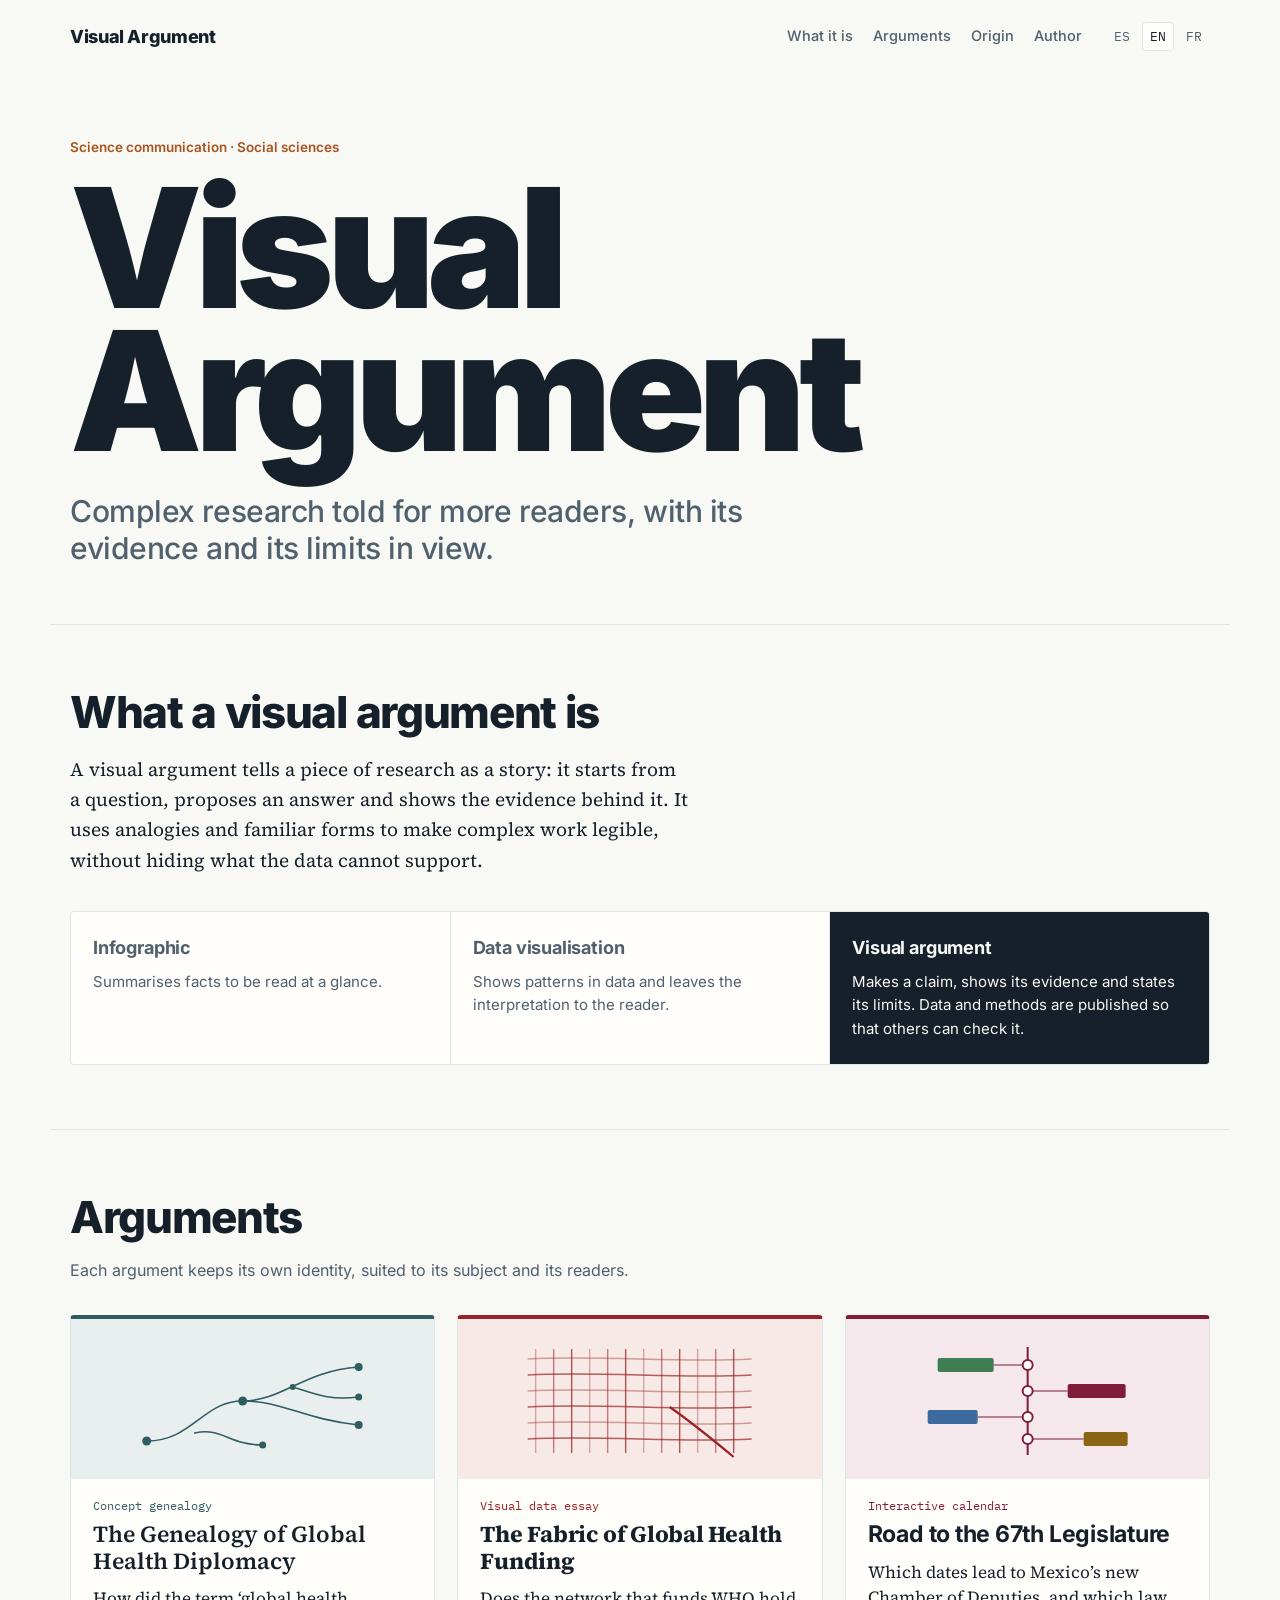
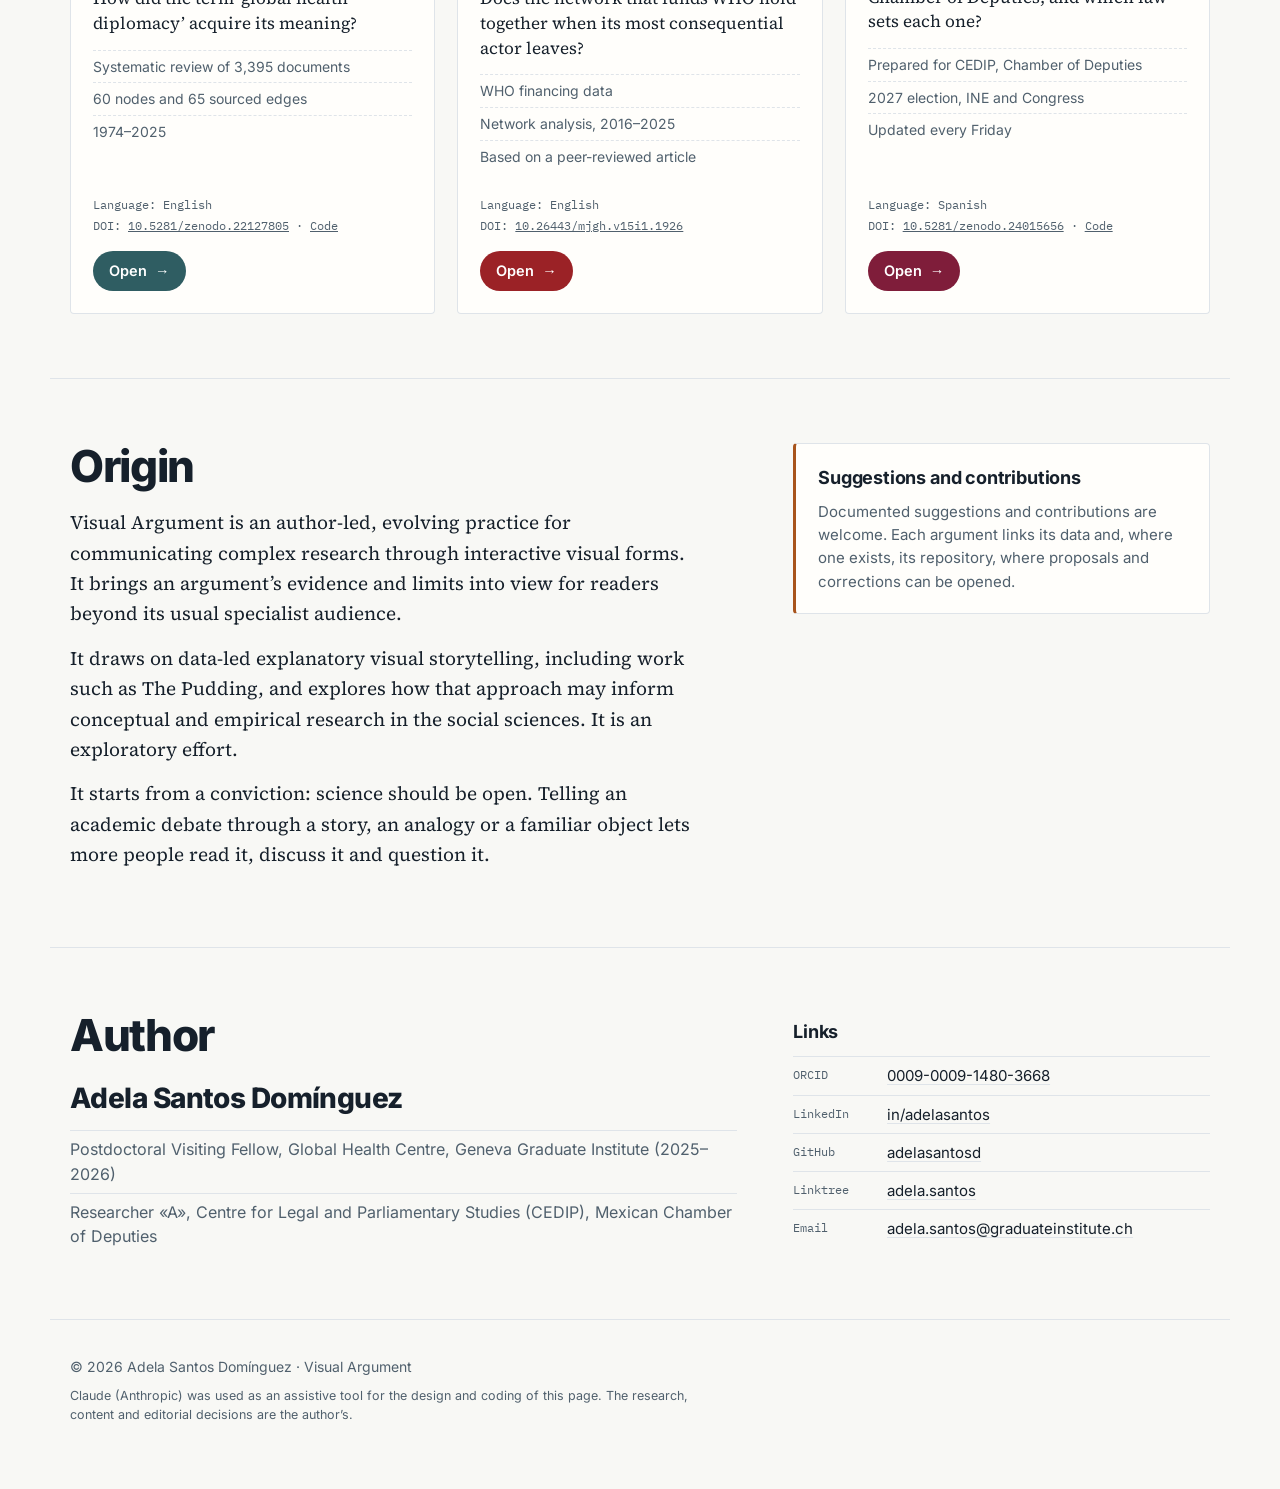
==== en/index.html @ cc2f6c3e "Sitio general de Visual Argument en español, inglés y francés" ====
<!doctype html>
<html lang="en">
<head>
<meta charset="utf-8">
<meta name="viewport" content="width=device-width, initial-scale=1">
<title>Visual Argument</title>
<meta name="description" content="A practice for communicating complex research through interactive visual forms, with its evidence and limits in view.">
<meta name="author" content="Adela Santos Domínguez">
<link rel="canonical" href="https://visualargument.org/en/">
<link rel="alternate" hreflang="es" href="https://visualargument.org/">
<link rel="alternate" hreflang="en" href="https://visualargument.org/en/">
<link rel="alternate" hreflang="fr" href="https://visualargument.org/fr/">
<link rel="alternate" hreflang="x-default" href="https://visualargument.org/">
<meta property="og:title" content="Visual Argument">
<meta property="og:description" content="A practice for communicating complex research through interactive visual forms, with its evidence and limits in view.">
<meta property="og:url" content="https://visualargument.org/en/">
<meta property="og:type" content="website">
<link rel="icon" href="/assets/favicon.svg" type="image/svg+xml">
<link rel="preload" href="/assets/fonts/inter-tight-latin-wght-normal.woff2" as="font" type="font/woff2" crossorigin>
<link rel="stylesheet" href="/assets/site.css">
</head>
<body>
<a class="skip" href="#main">Skip to content</a>
<header class="top wrap">
  <a class="brand" href="/en/">Visual Argument</a>
  <nav class="nav" aria-label="Secciones"><a href="#que">What it is</a><a href="#argumentos">Arguments</a><a href="#origen">Origin</a><a href="#autora">Author</a></nav>
  <nav class="langs" aria-label="Idioma / Language / Langue"><a href="/" lang="es" hreflang="es">ES</a> <a href="/en/" lang="en" hreflang="en" aria-current="true">EN</a> <a href="/fr/" lang="fr" hreflang="fr">FR</a></nav>
</header>

<main id="main">
<section class="hero wrap">
  <p class="kicker">Science communication · Social sciences</p>
  <h1>Visual<br>Argument</h1>
  <p class="lede">Complex research told for more readers, with its evidence and its limits in view.</p>
</section>

<section class="wrap block" id="que" aria-labelledby="que-h">
  <h2 id="que-h">What a visual argument is</h2>
  <p class="body-serif">A visual argument tells a piece of research as a story: it starts from a question, proposes an answer and shows the evidence behind it. It uses analogies and familiar forms to make complex work legible, without hiding what the data cannot support.</p>
  <div class="cmp"><div class="cmp-item"><h3>Infographic</h3><p>Summarises facts to be read at a glance.</p></div><div class="cmp-item"><h3>Data visualisation</h3><p>Shows patterns in data and leaves the interpretation to the reader.</p></div><div class="cmp-item is-va"><h3>Visual argument</h3><p>Makes a claim, shows its evidence and states its limits. Data and methods are published so that others can check it.</p></div></div>
</section>

<section class="wrap block" id="argumentos" aria-labelledby="arg-h">
  <h2 id="arg-h">Arguments</h2>
  <p class="sub">Each argument keeps its own identity, suited to its subject and its readers.</p>
  <div class="args">
    <article class="arg arg-ghd" style="--accent:#2f5d62;--tint:#e8efee">
      <a class="arg-link" href="https://globalhealthdiplomacy.visualargument.org/" lang="en">
        <div class="motif"><svg viewBox="0 0 240 120" aria-hidden="true"><g fill="none" stroke="currentColor" stroke-width="1.6" stroke-linecap="round"><path d="M14 100 C60 100 70 60 110 60 S170 30 226 26"/><path d="M110 60 C150 60 170 78 226 84"/><path d="M62 92 C90 86 96 104 130 104"/><path d="M160 46 C180 52 196 60 226 56"/></g><g fill="currentColor"><circle cx="14" cy="100" r="4.5"/><circle cx="110" cy="60" r="4.5"/><circle cx="226" cy="26" r="4"/><circle cx="226" cy="84" r="4"/><circle cx="130" cy="104" r="3.5"/><circle cx="226" cy="56" r="3.5"/><circle cx="160" cy="46" r="3"/></g></svg></div>
        <p class="arg-kind">Concept genealogy</p>
        <h3 class="arg-title">The Genealogy of Global Health Diplomacy</h3>
      </a>
      <p class="arg-q">How did the term ‘global health diplomacy’ acquire its meaning?</p>
      <ul class="arg-facts"><li>Systematic review of 3,395 documents</li><li>60 nodes and 65 sourced edges</li><li>1974–2025</li></ul>
      <p class="arg-meta"><span>Language: English</span><span>DOI: <a href="https://doi.org/10.5281/zenodo.22127805" target="_blank" rel="noopener">10.5281/zenodo.22127805</a> · <a href="https://github.com/adelasantosd/global-health-diplomacy-concept_genealogy" target="_blank" rel="noopener">Code</a></span></p>
      <a class="arg-open" href="https://globalhealthdiplomacy.visualargument.org/">Open <span aria-hidden="true">→</span></a>
    </article>
    <article class="arg arg-fabric" style="--accent:#9b2226;--tint:#f6e9e6">
      <a class="arg-link" href="https://fabric.visualargument.org/" lang="en">
        <div class="motif"><svg viewBox="0 0 240 120" aria-hidden="true"><g stroke="currentColor" stroke-width="1.4" fill="none"><path d="M16 8 L16 112" opacity="0.35"/><path d="M34 8 L34 112" opacity="0.55"/><path d="M52 8 L52 112" opacity="0.75"/><path d="M70 8 L70 112" opacity="0.35"/><path d="M88 8 L88 112" opacity="0.55"/><path d="M106 8 L106 112" opacity="0.75"/><path d="M124 8 L124 112" opacity="0.35"/><path d="M142 8 L142 112" opacity="0.55"/><path d="M160 8 L160 112" opacity="0.75"/><path d="M178 8 L178 112" opacity="0.35"/><path d="M196 8 L196 112" opacity="0.55"/><path d="M214 8 L214 112" opacity="0.75"/><path d="M8 18 C80 14 160 22 232 18" opacity="0.40"/><path d="M8 34 C80 30 160 38 232 34" opacity="0.70"/><path d="M8 50 C80 46 160 54 232 50" opacity="0.40"/><path d="M8 66 C80 62 160 70 232 66" opacity="0.70"/><path d="M8 82 C80 78 160 86 232 82" opacity="0.40"/><path d="M8 98 C80 94 160 102 232 98" opacity="0.70"/><path d="M150 66 C170 80 190 96 214 116" stroke-width="2.2"/></g></svg></div>
        <p class="arg-kind">Visual data essay</p>
        <h3 class="arg-title">The Fabric of Global Health Funding</h3>
      </a>
      <p class="arg-q">Does the network that funds WHO hold together when its most consequential actor leaves?</p>
      <ul class="arg-facts"><li>WHO financing data</li><li>Network analysis, 2016–2025</li><li>Based on a peer-reviewed article</li></ul>
      <p class="arg-meta"><span>Language: English</span><span>DOI: <a href="https://doi.org/10.26443/mjgh.v15i1.1926" target="_blank" rel="noopener">10.26443/mjgh.v15i1.1926</a></span></p>
      <a class="arg-open" href="https://fabric.visualargument.org/">Open <span aria-hidden="true">→</span></a>
    </article>
    <article class="arg arg-cedip" style="--accent:#7f1d3a;--tint:#f4e8ec">
      <a class="arg-link" href="https://cedip-calendario26.visualargument.org/" lang="es">
        <div class="motif"><svg viewBox="0 0 240 120" aria-hidden="true"><path d="M120 6 V114" stroke="currentColor" stroke-width="2"/><g stroke="currentColor" stroke-width="1.2"><path d="M120 24 H86"/><path d="M120 50 H160"/><path d="M120 76 H70"/><path d="M120 98 H176"/></g><g><rect x="30" y="17" width="56" height="14" rx="2" fill="#3f7d54"/><rect x="160" y="43" width="58" height="14" rx="2" fill="#7f1d3a"/><rect x="20" y="69" width="50" height="14" rx="2" fill="#3d6b9e"/><rect x="176" y="91" width="44" height="14" rx="2" fill="#8a6413"/></g><g fill="#fffefb" stroke="currentColor" stroke-width="2"><circle cx="120" cy="24" r="5"/><circle cx="120" cy="50" r="5"/><circle cx="120" cy="76" r="5"/><circle cx="120" cy="98" r="5"/></g></svg></div>
        <p class="arg-kind">Interactive calendar</p>
        <h3 class="arg-title">Road to the 67th Legislature</h3>
      </a>
      <p class="arg-q">Which dates lead to Mexico’s new Chamber of Deputies, and which law sets each one?</p>
      <ul class="arg-facts"><li>Prepared for CEDIP, Chamber of Deputies</li><li>2027 election, INE and Congress</li><li>Updated every Friday</li></ul>
      <p class="arg-meta"><span>Language: Spanish</span><span>DOI: <a href="https://doi.org/10.5281/zenodo.24015656" target="_blank" rel="noopener">10.5281/zenodo.24015656</a> · <a href="https://github.com/adelasantosd/cedip_calendario-electoral26" target="_blank" rel="noopener">Code</a></span></p>
      <a class="arg-open" href="https://cedip-calendario26.visualargument.org/">Open <span aria-hidden="true">→</span></a>
    </article>
  </div>
</section>

<section class="wrap block two" id="origen" aria-labelledby="orig-h">
  <div>
    <h2 id="orig-h">Origin</h2>
    <div class="body-serif"><p>Visual Argument is an author-led, evolving practice for communicating complex research through interactive visual forms. It brings an argument’s evidence and limits into view for readers beyond its usual specialist audience.</p><p>It draws on data-led explanatory visual storytelling, including work such as The Pudding, and explores how that approach may inform conceptual and empirical research in the social sciences. It is an exploratory effort.</p><p>It starts from a conviction: science should be open. Telling an academic debate through a story, an analogy or a familiar object lets more people read it, discuss it and question it.</p></div>
  </div>
  <aside class="note">
    <h3>Suggestions and contributions</h3>
    <p>Documented suggestions and contributions are welcome. Each argument links its data and, where one exists, its repository, where proposals and corrections can be opened.</p>
  </aside>
</section>

<section class="wrap block two" id="autora" aria-labelledby="about-h">
  <div>
    <h2 id="about-h">Author</h2>
    <p class="person">Adela Santos Domínguez</p>
    <ul class="roles"><li>Postdoctoral Visiting Fellow, Global Health Centre, Geneva Graduate Institute (2025–2026)</li><li>Researcher «A», Centre for Legal and Parliamentary Studies (CEDIP), Mexican Chamber of Deputies</li></ul>
  </div>
  <div>
    <h3 class="links-h">Links</h3>
    <ul class="links">
      <li><span>ORCID</span><a href="https://orcid.org/0009-0009-1480-3668" rel="me noopener" target="_blank">0009-0009-1480-3668</a></li>
      <li><span>LinkedIn</span><a href="https://www.linkedin.com/in/adelasantos" rel="me noopener" target="_blank">in/adelasantos</a></li>
      <li><span>GitHub</span><a href="https://github.com/adelasantosd" rel="me noopener" target="_blank">adelasantosd</a></li>
      <li><span>Linktree</span><a href="https://linktr.ee/adela.santos" rel="me noopener" target="_blank">adela.santos</a></li>
      <li><span>Email</span><a href="mailto:adela.santos@graduateinstitute.ch">adela.santos@graduateinstitute.ch</a></li>
    </ul>
  </div>
</section>
</main>

<footer class="foot wrap">
  <p>© 2026 Adela Santos Domínguez · Visual Argument</p>
  <p class="ai">Claude (Anthropic) was used as an assistive tool for the design and coding of this page. The research, content and editorial decisions are the author’s.</p>
</footer>
</body>
</html>
---- assets/site.css ----
/* Visual Argument: identidad común de la serie. Tipografías alojadas en el sitio (SIL OFL 1.1, ver fonts/OFL.txt) */
@font-face{font-family:"Inter Tight";src:url(fonts/inter-tight-latin-wght-normal.woff2) format("woff2");font-weight:100 900;font-display:swap}
@font-face{font-family:"Inter";src:url(fonts/inter-latin-wght-normal.woff2) format("woff2");font-weight:100 900;font-display:swap}
@font-face{font-family:"Source Serif 4";src:url(fonts/source-serif-4-latin-wght-normal.woff2) format("woff2");font-weight:200 900;font-display:swap}
@font-face{font-family:"IBM Plex Mono";src:url(fonts/ibm-plex-mono-latin-400-normal.woff2) format("woff2");font-weight:400;font-display:swap}

:root{
  --bg:#f8f8f5; --surface:#fffefb; --ink:#16202b; --muted:#50606d; --line:#dfe4e9; --accent:#a8541c;
  --f-display:"Inter Tight","Inter","Helvetica Neue",Arial,sans-serif;
  --f-body:"Inter","Helvetica Neue","Segoe UI",Arial,sans-serif;
  --f-serif:"Source Serif 4",Georgia,serif;
  --f-mono:"IBM Plex Mono",Menlo,Consolas,monospace;
  --ease:cubic-bezier(.2,.7,.2,1);
  color-scheme:light;
}
*{box-sizing:border-box}
html{-webkit-text-size-adjust:100%;text-size-adjust:100%;scroll-behavior:smooth;scroll-padding-top:24px}
body{margin:0;background:var(--bg);color:var(--ink);font-family:var(--f-body);font-size:16px;line-height:1.55;-webkit-font-smoothing:antialiased}
a{color:inherit}
:focus-visible{outline:2px solid var(--ink);outline-offset:3px;border-radius:3px}
.wrap{max-width:1180px;margin:0 auto;padding-left:max(20px,env(safe-area-inset-left));padding-right:max(20px,env(safe-area-inset-right))}
.skip{position:absolute;left:-999px;top:8px;background:var(--ink);color:var(--bg);padding:8px 12px;border-radius:4px;z-index:9}
.skip:focus{left:12px}

/* Encabezado */
.top{display:flex;align-items:center;gap:24px;padding-block:22px;flex-wrap:wrap}
.brand{font-family:var(--f-display);font-weight:800;font-size:18px;letter-spacing:-.02em;text-decoration:none}
.nav{display:flex;gap:20px;margin-left:auto;font-size:14.5px;font-weight:500}
.nav a,.langs a{text-decoration:none;color:var(--muted);transition:color .2s}
.nav a:hover,.langs a:hover{color:var(--ink)}
.langs{display:flex;gap:4px;font-family:var(--f-mono);font-size:12.5px}
.langs a{padding:4px 7px;border-radius:4px;border:1px solid transparent}
.langs a[aria-current]{color:var(--ink);border-color:var(--line);background:var(--surface)}

/* Portada */
.hero{padding-block:64px 56px;border-bottom:1px solid var(--line)}
.kicker{font-size:13.5px;font-weight:600;color:var(--accent);margin:0 0 18px}
h1{font-family:var(--f-display);font-weight:900;font-size:clamp(64px,13vw,168px);line-height:.86;letter-spacing:-.045em;margin:0 0 30px}
.lede{font-family:var(--f-display);font-weight:500;font-size:clamp(21px,2.6vw,30px);line-height:1.25;letter-spacing:-.015em;color:var(--muted);max-width:26em;margin:0}

/* Bloques */
.block{padding-block:64px;border-bottom:1px solid var(--line)}
h2{font-family:var(--f-display);font-weight:800;font-size:clamp(30px,4vw,44px);letter-spacing:-.03em;line-height:1.05;margin:0 0 18px}
h3{font-family:var(--f-display);font-weight:700;letter-spacing:-.01em}
.sub{color:var(--muted);margin:0 0 32px;max-width:60ch}
.body-serif,.body-serif p{font-family:var(--f-serif);font-size:19px;line-height:1.6;max-width:62ch}
.body-serif p{margin:0 0 14px}
.two{display:grid;grid-template-columns:minmax(0,1.6fr) minmax(0,1fr);gap:56px;align-items:start}

/* Comparación */
.cmp{display:grid;grid-template-columns:repeat(3,minmax(0,1fr));gap:1px;background:var(--line);border:1px solid var(--line);border-radius:4px;overflow:hidden;margin-top:36px}
.cmp-item{background:var(--surface);padding:22px 22px 24px}
.cmp-item h3{font-size:18px;margin:0 0 8px;color:var(--muted)}
.cmp-item p{margin:0;color:var(--muted);font-size:15px}
.cmp-item.is-va{background:var(--ink);color:var(--bg)}
.cmp-item.is-va h3,.cmp-item.is-va p{color:var(--bg)}

/* Tarjetas de argumentos: cada una con su color y su motivo */
.args{display:grid;grid-template-columns:repeat(3,minmax(0,1fr));gap:22px}
.arg{background:var(--surface);border:1px solid var(--line);border-top:4px solid var(--accent);border-radius:4px;display:flex;flex-direction:column;overflow:hidden;transition:transform .3s var(--ease),box-shadow .3s var(--ease)}
@media (hover:hover){.arg:hover{transform:translateY(-3px);box-shadow:0 18px 40px -26px color-mix(in oklab,var(--accent) 70%,transparent)}}
.arg-link{text-decoration:none;display:block;padding:0 22px}
.motif{color:var(--accent);background:var(--tint);margin:0 -22px 18px;padding:22px 22px 18px}
.motif svg{display:block;width:100%;height:auto;max-height:120px}
.arg-kind{font-family:var(--f-mono);font-size:12px;color:var(--accent);margin:0 0 6px}
.arg-title{font-size:23px;line-height:1.15;margin:0 0 12px}
.arg-ghd .arg-title{font-family:var(--f-serif);font-weight:600;letter-spacing:0}
.arg-fabric .arg-title{font-family:var(--f-serif);font-style:normal;font-weight:700}
.arg-q{font-family:var(--f-serif);font-size:17px;line-height:1.45;margin:0 22px 14px}
.arg-facts{margin:0 22px 14px;padding:0;list-style:none;font-size:14px;color:var(--muted)}
.arg-facts li{padding:5px 0;border-top:1px dashed var(--line)}
.arg-meta{margin:auto 22px 0;padding-top:10px;display:flex;flex-direction:column;gap:3px;font-family:var(--f-mono);font-size:11.5px;color:var(--muted);overflow-wrap:anywhere}
.arg-meta a{color:var(--muted)}
.arg-open{margin:16px 22px 22px;align-self:flex-start;display:inline-flex;gap:8px;align-items:center;height:40px;padding:0 16px;border-radius:999px;background:var(--accent);color:#fff;text-decoration:none;font-weight:600;font-size:14.5px}
.arg-open:hover{filter:brightness(1.1)}

/* Origen, autora */
.note{background:var(--surface);border:1px solid var(--line);border-left:3px solid var(--accent);border-radius:4px;padding:20px 22px}
.note h3{margin:0 0 8px;font-size:18px}
.note p{margin:0;color:var(--muted);font-size:15px}
.person{font-family:var(--f-display);font-weight:800;font-size:28px;letter-spacing:-.02em;margin:0 0 10px}
.roles{margin:0;padding:0;list-style:none;color:var(--muted)}
.roles li{padding:6px 0;border-top:1px solid var(--line)}
.links-h{font-size:18px;margin:6px 0 10px}
.links{margin:0;padding:0;list-style:none}
.links li{display:grid;grid-template-columns:84px minmax(0,1fr);gap:10px;padding:7px 0;border-top:1px solid var(--line);font-size:15px}
.links span{font-family:var(--f-mono);font-size:12px;color:var(--muted);padding-top:2px}
.links a{overflow-wrap:anywhere;text-decoration-color:var(--line);text-underline-offset:3px}
.links a:hover{text-decoration-color:var(--accent)}

.foot{padding-block:36px 56px;color:var(--muted);font-size:14px}
.foot p{margin:0 0 8px;max-width:80ch}
.foot .ai{font-size:12.5px}

@media (max-width:960px){
  .args{grid-template-columns:minmax(0,1fr) minmax(0,1fr)}
  .two{grid-template-columns:minmax(0,1fr);gap:32px}
}
@media (max-width:680px){
  .nav{display:none}
  .langs{margin-left:auto}
  .hero{padding-block:40px 40px}
  .block{padding-block:44px}
  .cmp,.args{grid-template-columns:minmax(0,1fr)}
  .body-serif,.body-serif p{font-size:18px}
}
@media (prefers-reduced-motion:reduce){*{transition:none!important;scroll-behavior:auto!important}}
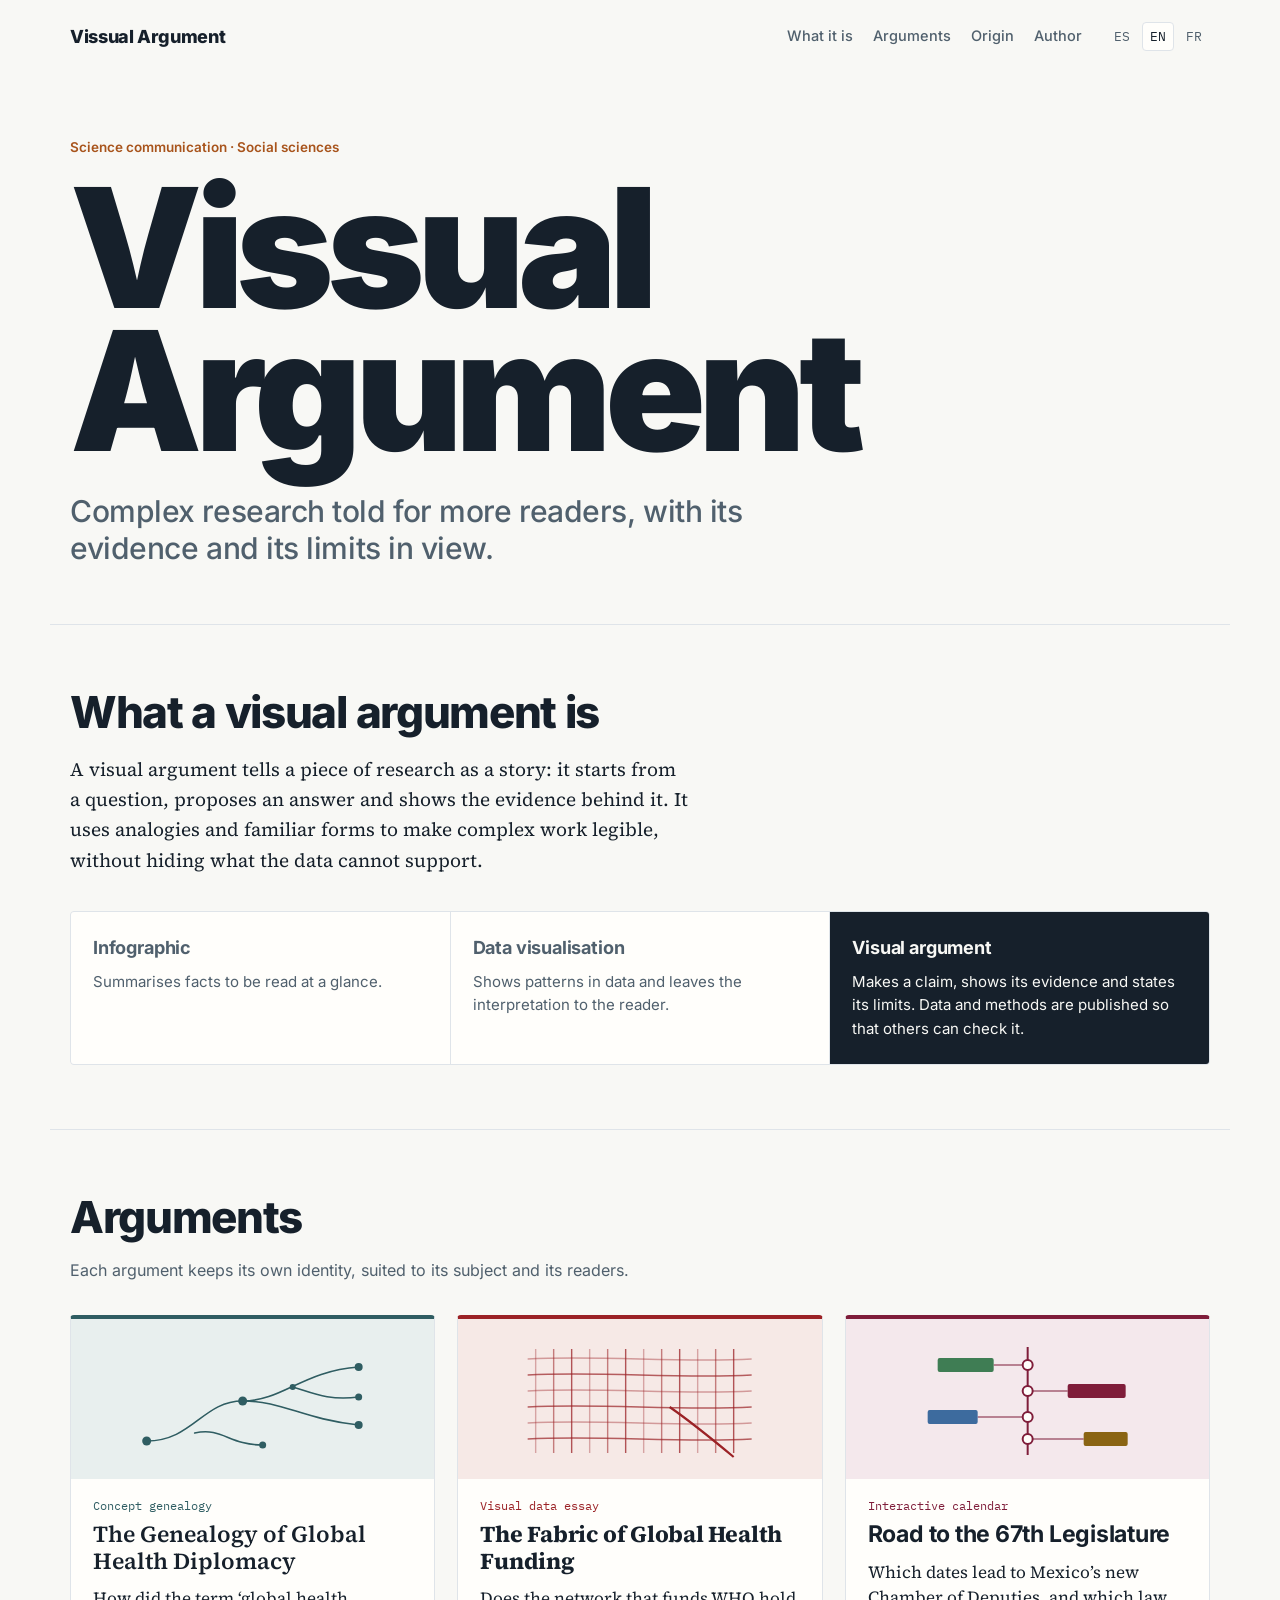
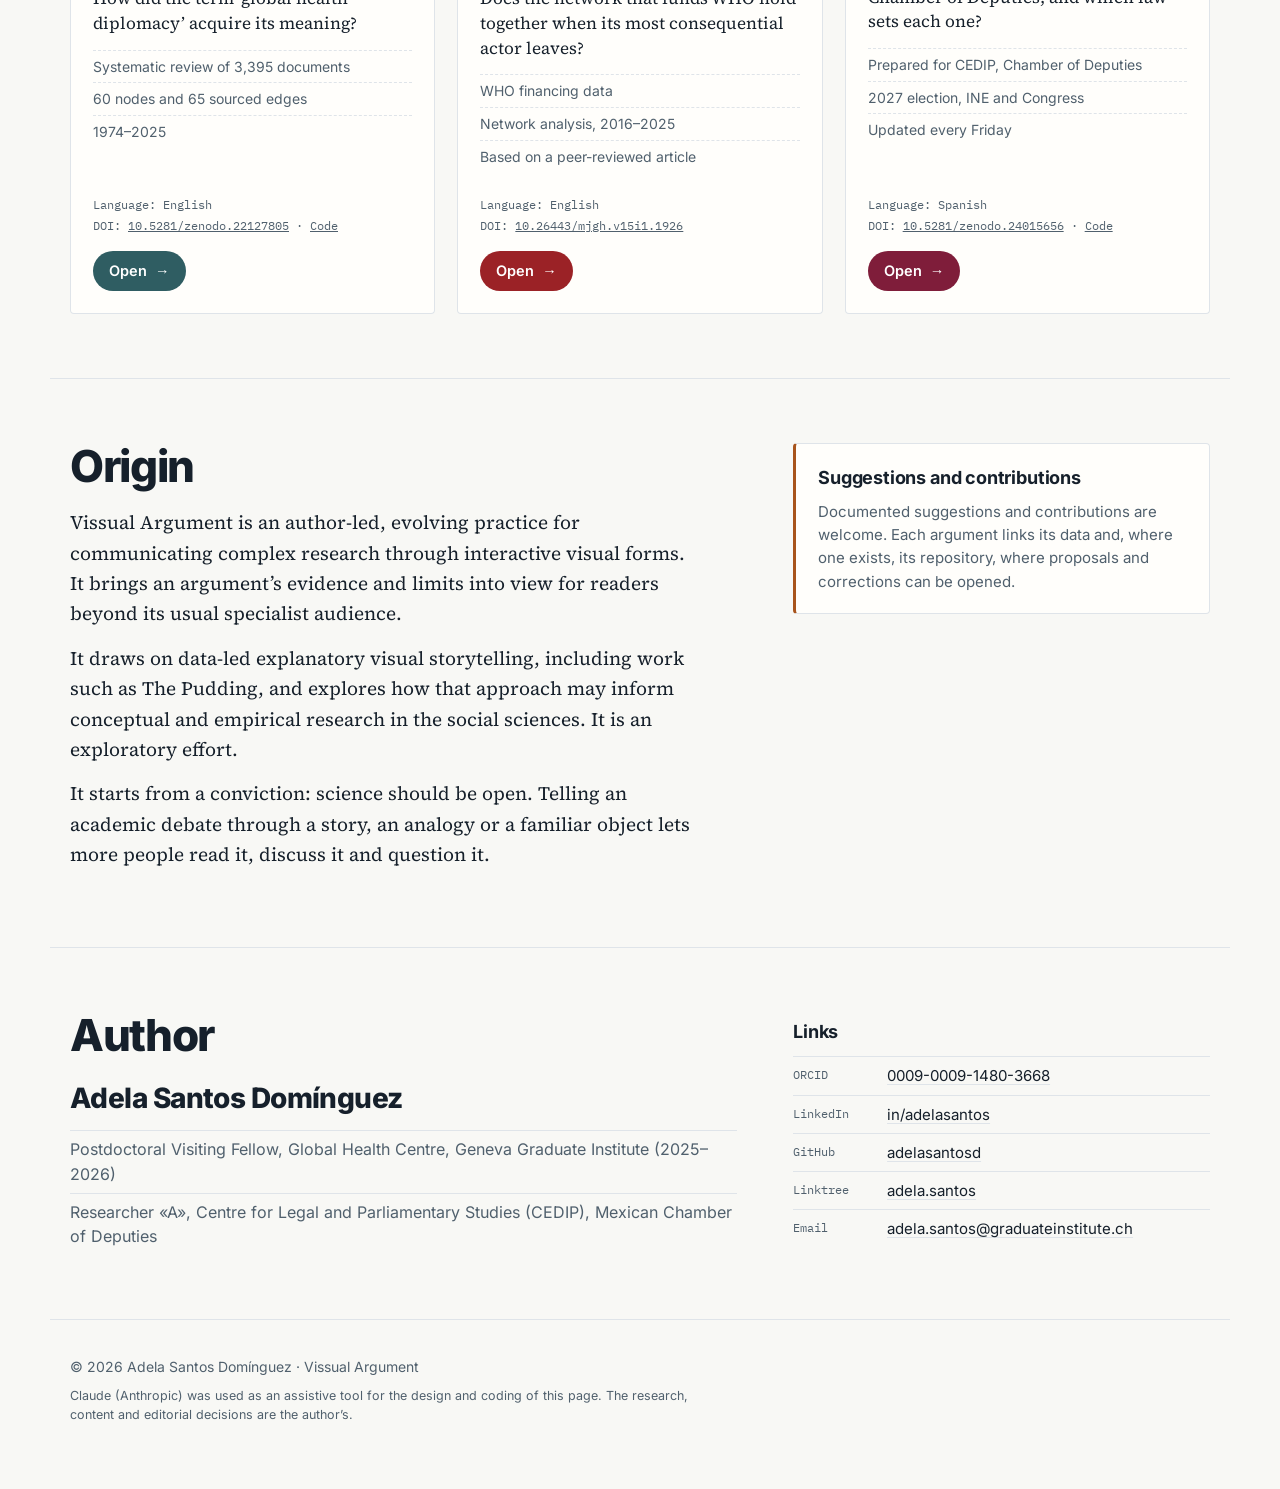
==== commit f7fce5b5: "Nombre de la marca: Vissual Argument" ====
--- a/en/index.html
+++ b/en/index.html
@@ -3,7 +3,7 @@
 <head>
 <meta charset="utf-8">
 <meta name="viewport" content="width=device-width, initial-scale=1">
-<title>Visual Argument</title>
+<title>Vissual Argument</title>
 <meta name="description" content="A practice for communicating complex research through interactive visual forms, with its evidence and limits in view.">
 <meta name="author" content="Adela Santos Domínguez">
 <link rel="canonical" href="https://visualargument.org/en/">
@@ -11,7 +11,7 @@
 <link rel="alternate" hreflang="en" href="https://visualargument.org/en/">
 <link rel="alternate" hreflang="fr" href="https://visualargument.org/fr/">
 <link rel="alternate" hreflang="x-default" href="https://visualargument.org/">
-<meta property="og:title" content="Visual Argument">
+<meta property="og:title" content="Vissual Argument">
 <meta property="og:description" content="A practice for communicating complex research through interactive visual forms, with its evidence and limits in view.">
 <meta property="og:url" content="https://visualargument.org/en/">
 <meta property="og:type" content="website">
@@ -22,7 +22,7 @@
 <body>
 <a class="skip" href="#main">Skip to content</a>
 <header class="top wrap">
-  <a class="brand" href="/en/">Visual Argument</a>
+  <a class="brand" href="/en/">Vissual Argument</a>
   <nav class="nav" aria-label="Secciones"><a href="#que">What it is</a><a href="#argumentos">Arguments</a><a href="#origen">Origin</a><a href="#autora">Author</a></nav>
   <nav class="langs" aria-label="Idioma / Language / Langue"><a href="/" lang="es" hreflang="es">ES</a> <a href="/en/" lang="en" hreflang="en" aria-current="true">EN</a> <a href="/fr/" lang="fr" hreflang="fr">FR</a></nav>
 </header>
@@ -30,7 +30,7 @@
 <main id="main">
 <section class="hero wrap">
   <p class="kicker">Science communication · Social sciences</p>
-  <h1>Visual<br>Argument</h1>
+  <h1>Vissual<br>Argument</h1>
   <p class="lede">Complex research told for more readers, with its evidence and its limits in view.</p>
 </section>
 
@@ -83,7 +83,7 @@
 <section class="wrap block two" id="origen" aria-labelledby="orig-h">
   <div>
     <h2 id="orig-h">Origin</h2>
-    <div class="body-serif"><p>Visual Argument is an author-led, evolving practice for communicating complex research through interactive visual forms. It brings an argument’s evidence and limits into view for readers beyond its usual specialist audience.</p><p>It draws on data-led explanatory visual storytelling, including work such as The Pudding, and explores how that approach may inform conceptual and empirical research in the social sciences. It is an exploratory effort.</p><p>It starts from a conviction: science should be open. Telling an academic debate through a story, an analogy or a familiar object lets more people read it, discuss it and question it.</p></div>
+    <div class="body-serif"><p>Vissual Argument is an author-led, evolving practice for communicating complex research through interactive visual forms. It brings an argument’s evidence and limits into view for readers beyond its usual specialist audience.</p><p>It draws on data-led explanatory visual storytelling, including work such as The Pudding, and explores how that approach may inform conceptual and empirical research in the social sciences. It is an exploratory effort.</p><p>It starts from a conviction: science should be open. Telling an academic debate through a story, an analogy or a familiar object lets more people read it, discuss it and question it.</p></div>
   </div>
   <aside class="note">
     <h3>Suggestions and contributions</h3>
@@ -111,7 +111,7 @@
 </main>
 
 <footer class="foot wrap">
-  <p>© 2026 Adela Santos Domínguez · Visual Argument</p>
+  <p>© 2026 Adela Santos Domínguez · Vissual Argument</p>
   <p class="ai">Claude (Anthropic) was used as an assistive tool for the design and coding of this page. The research, content and editorial decisions are the author’s.</p>
 </footer>
 </body>
--- a/assets/site.css
+++ b/assets/site.css
@@ -1,4 +1,4 @@
-/* Visual Argument: identidad común de la serie. Tipografías alojadas en el sitio (SIL OFL 1.1, ver fonts/OFL.txt) */
+/* Vissual Argument: identidad común de la serie. Tipografías alojadas en el sitio (SIL OFL 1.1, ver fonts/OFL.txt) */
 @font-face{font-family:"Inter Tight";src:url(fonts/inter-tight-latin-wght-normal.woff2) format("woff2");font-weight:100 900;font-display:swap}
 @font-face{font-family:"Inter";src:url(fonts/inter-latin-wght-normal.woff2) format("woff2");font-weight:100 900;font-display:swap}
 @font-face{font-family:"Source Serif 4";src:url(fonts/source-serif-4-latin-wght-normal.woff2) format("woff2");font-weight:200 900;font-display:swap}
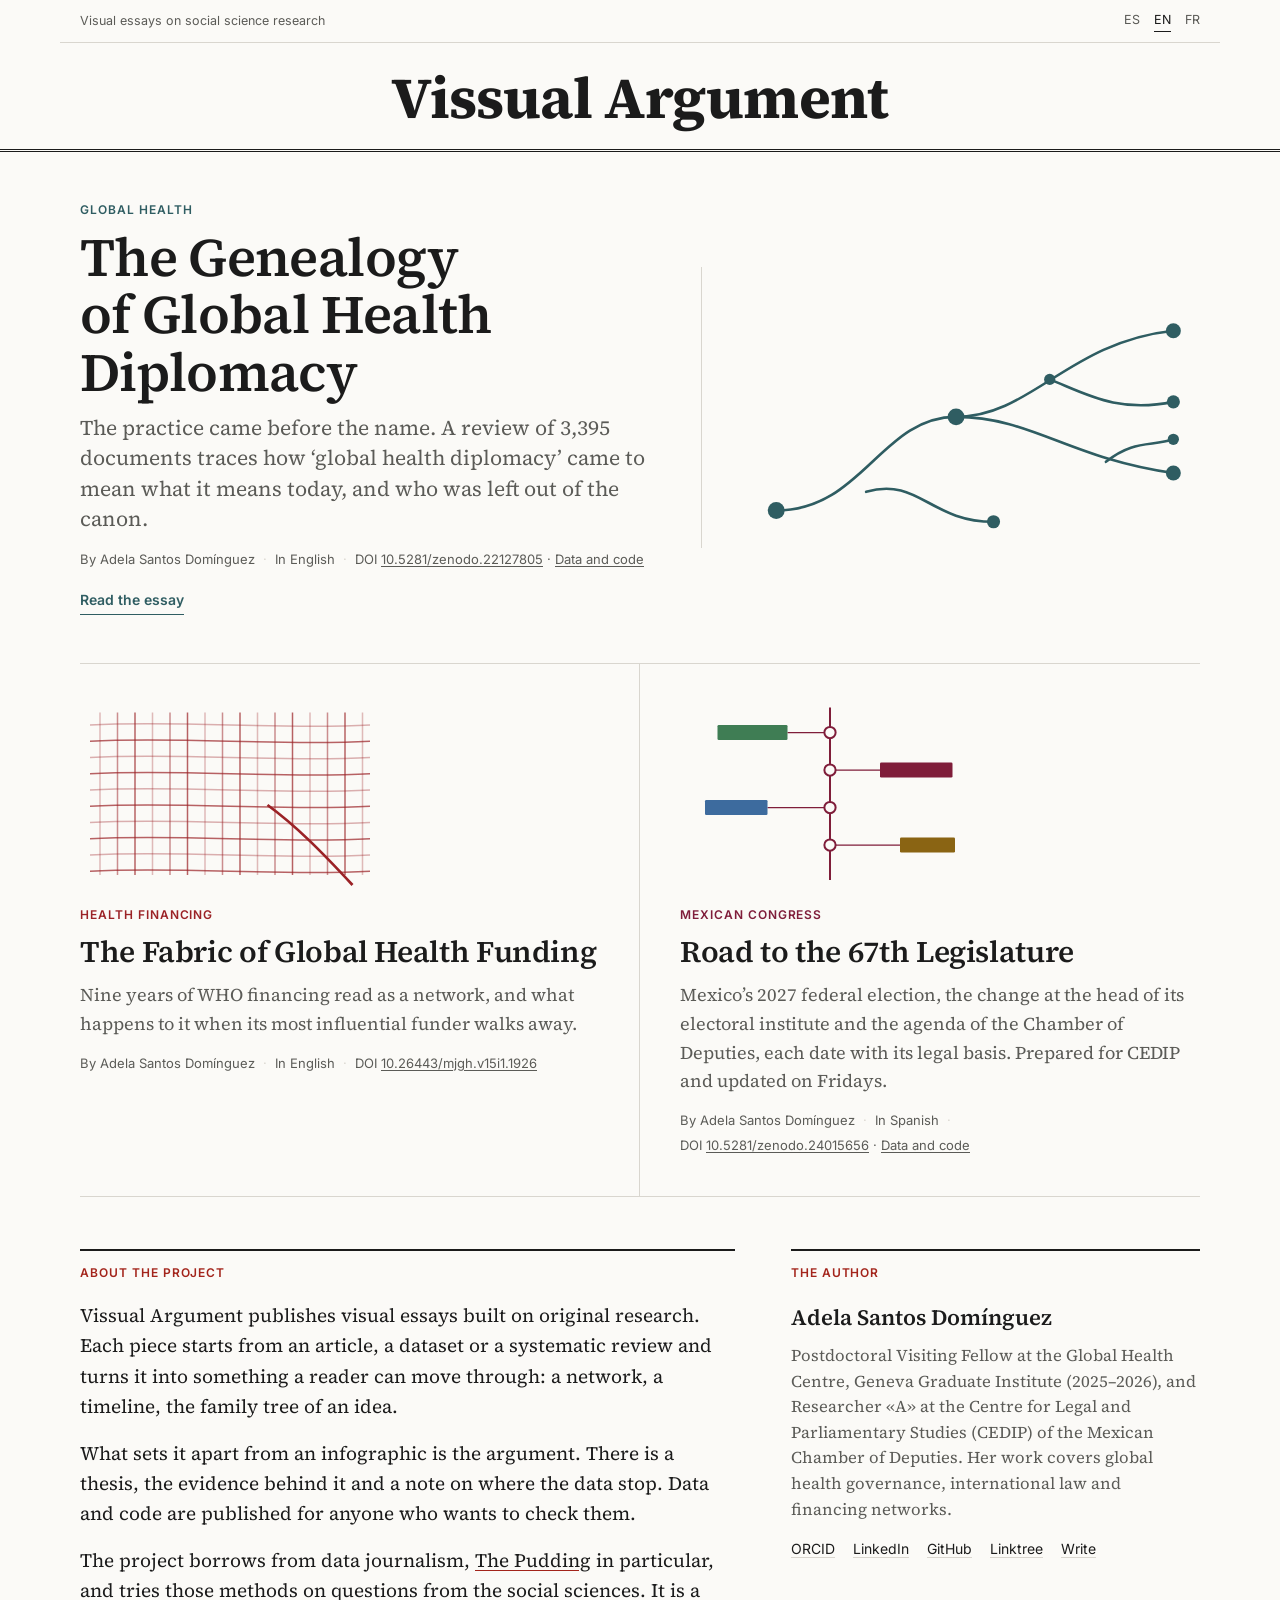
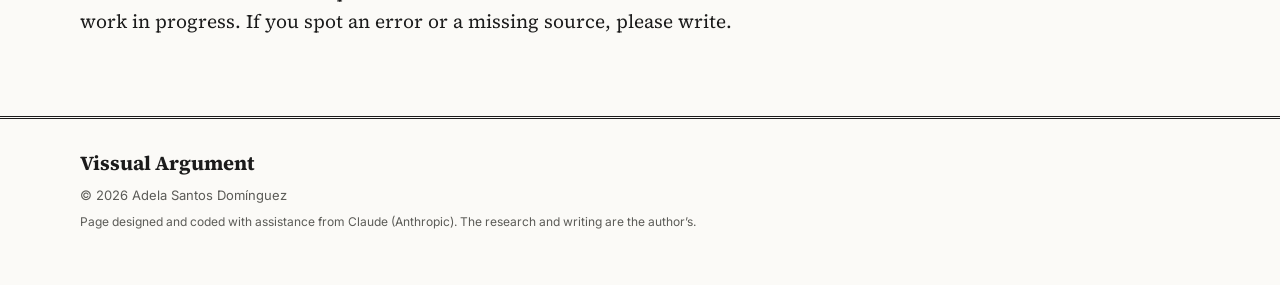
==== commit f27cd63e: "Diseño editorial: cabecera en serif, pieza principal, textos reescritos y enlace a The Pudding" ====
--- a/en/index.html
+++ b/en/index.html
@@ -3,8 +3,8 @@
 <head>
 <meta charset="utf-8">
 <meta name="viewport" content="width=device-width, initial-scale=1">
-<title>Vissual Argument</title>
-<meta name="description" content="A practice for communicating complex research through interactive visual forms, with its evidence and limits in view.">
+<title>Vissual Argument · Visual essays on social science research</title>
+<meta name="description" content="Visual essays built on original research in global health, governance and parliamentary politics.">
 <meta name="author" content="Adela Santos Domínguez">
 <link rel="canonical" href="https://visualargument.org/en/">
 <link rel="alternate" hreflang="es" href="https://visualargument.org/">
@@ -12,107 +12,83 @@
 <link rel="alternate" hreflang="fr" href="https://visualargument.org/fr/">
 <link rel="alternate" hreflang="x-default" href="https://visualargument.org/">
 <meta property="og:title" content="Vissual Argument">
-<meta property="og:description" content="A practice for communicating complex research through interactive visual forms, with its evidence and limits in view.">
+<meta property="og:description" content="Visual essays built on original research in global health, governance and parliamentary politics.">
 <meta property="og:url" content="https://visualargument.org/en/">
 <meta property="og:type" content="website">
 <link rel="icon" href="/assets/favicon.svg" type="image/svg+xml">
-<link rel="preload" href="/assets/fonts/inter-tight-latin-wght-normal.woff2" as="font" type="font/woff2" crossorigin>
+<link rel="preload" href="/assets/fonts/source-serif-4-latin-wght-normal.woff2" as="font" type="font/woff2" crossorigin>
 <link rel="stylesheet" href="/assets/site.css">
 </head>
 <body>
 <a class="skip" href="#main">Skip to content</a>
-<header class="top wrap">
-  <a class="brand" href="/en/">Vissual Argument</a>
-  <nav class="nav" aria-label="Secciones"><a href="#que">What it is</a><a href="#argumentos">Arguments</a><a href="#origen">Origin</a><a href="#autora">Author</a></nav>
-  <nav class="langs" aria-label="Idioma / Language / Langue"><a href="/" lang="es" hreflang="es">ES</a> <a href="/en/" lang="en" hreflang="en" aria-current="true">EN</a> <a href="/fr/" lang="fr" hreflang="fr">FR</a></nav>
+
+<header class="masthead">
+  <div class="wrap bar">
+    <span class="edition">Visual essays on social science research</span>
+    <nav class="langs" aria-label="Idioma · Language · Langue"><a href="/" lang="es" hreflang="es">ES</a><a href="/en/" lang="en" hreflang="en" aria-current="page">EN</a><a href="/fr/" lang="fr" hreflang="fr">FR</a></nav>
+  </div>
+  <div class="wrap brand-row">
+    <a class="wordmark" href="/en/">Vissual Argument</a>
+  </div>
 </header>
 
-<main id="main">
-<section class="hero wrap">
-  <p class="kicker">Science communication · Social sciences</p>
-  <h1>Vissual<br>Argument</h1>
-  <p class="lede">Complex research told for more readers, with its evidence and its limits in view.</p>
-</section>
+<main id="main" class="wrap">
+  <h1 class="sr-only">Vissual Argument</h1>
+  
+  <article class="lead" style="--accent:#2f5d62">
+    <div class="lead-text">
+      <p class="kicker">Global health</p>
+      <h2 class="headline"><a href="https://globalhealthdiplomacy.visualargument.org/" hreflang="en">The Genealogy of Global Health Diplomacy</a></h2>
+      <p class="dek">The practice came before the name. A review of 3,395 documents traces how ‘global health diplomacy’ came to mean what it means today, and who was left out of the canon.</p>
+      <p class="meta"><span>By Adela Santos Domínguez</span><span>In English</span><span>DOI <a href="https://doi.org/10.5281/zenodo.22127805" target="_blank" rel="noopener">10.5281/zenodo.22127805</a> · <a href="https://github.com/adelasantosd/global-health-diplomacy-concept_genealogy" target="_blank" rel="noopener">Data and code</a></span></p>
+      <a class="read" href="https://globalhealthdiplomacy.visualargument.org/" hreflang="en">Read the essay</a>
+    </div>
+    <a class="lead-art" href="https://globalhealthdiplomacy.visualargument.org/" tabindex="-1" aria-hidden="true"><svg viewBox="0 0 240 150" aria-hidden="true"><g fill="none" stroke="currentColor" stroke-width="1.4" stroke-linecap="round"><path d="M14 130 C60 130 70 80 110 80 S170 40 226 34"/><path d="M110 80 C150 80 170 102 226 110"/><path d="M62 120 C90 112 96 136 130 136"/><path d="M160 60 C180 68 196 78 226 72"/><path d="M190 104 C205 92 214 96 226 92"/></g><g fill="currentColor"><circle cx="14" cy="130" r="4.5"/><circle cx="110" cy="80" r="4.5"/><circle cx="226" cy="34" r="4"/><circle cx="226" cy="110" r="4"/><circle cx="130" cy="136" r="3.5"/><circle cx="226" cy="72" r="3.5"/><circle cx="160" cy="60" r="3"/><circle cx="226" cy="92" r="3"/></g></svg></a>
+  </article>
 
-<section class="wrap block" id="que" aria-labelledby="que-h">
-  <h2 id="que-h">What a visual argument is</h2>
-  <p class="body-serif">A visual argument tells a piece of research as a story: it starts from a question, proposes an answer and shows the evidence behind it. It uses analogies and familiar forms to make complex work legible, without hiding what the data cannot support.</p>
-  <div class="cmp"><div class="cmp-item"><h3>Infographic</h3><p>Summarises facts to be read at a glance.</p></div><div class="cmp-item"><h3>Data visualisation</h3><p>Shows patterns in data and leaves the interpretation to the reader.</p></div><div class="cmp-item is-va"><h3>Visual argument</h3><p>Makes a claim, shows its evidence and states its limits. Data and methods are published so that others can check it.</p></div></div>
-</section>
+  <section class="more" aria-label="Essays">
+    <article class="story" style="--accent:#9b2226">
+      <a class="story-art" href="https://fabric.visualargument.org/" tabindex="-1" aria-hidden="true"><svg viewBox="0 0 240 150" aria-hidden="true"><g stroke="currentColor" stroke-width="1.2" fill="none"><path d="M16 10 L16 140" opacity="0.30"/><path d="M30 10 L30 140" opacity="0.50"/><path d="M44 10 L44 140" opacity="0.70"/><path d="M58 10 L58 140" opacity="0.30"/><path d="M72 10 L72 140" opacity="0.50"/><path d="M86 10 L86 140" opacity="0.70"/><path d="M100 10 L100 140" opacity="0.30"/><path d="M114 10 L114 140" opacity="0.50"/><path d="M128 10 L128 140" opacity="0.70"/><path d="M142 10 L142 140" opacity="0.30"/><path d="M156 10 L156 140" opacity="0.50"/><path d="M170 10 L170 140" opacity="0.70"/><path d="M184 10 L184 140" opacity="0.30"/><path d="M198 10 L198 140" opacity="0.50"/><path d="M212 10 L212 140" opacity="0.70"/><path d="M226 10 L226 140" opacity="0.30"/><path d="M8 20 C80 16 160 24 232 20" opacity="0.35"/><path d="M8 33 C80 29 160 37 232 33" opacity="0.70"/><path d="M8 46 C80 42 160 50 232 46" opacity="0.35"/><path d="M8 59 C80 55 160 63 232 59" opacity="0.70"/><path d="M8 72 C80 68 160 76 232 72" opacity="0.35"/><path d="M8 85 C80 81 160 89 232 85" opacity="0.70"/><path d="M8 98 C80 94 160 102 232 98" opacity="0.35"/><path d="M8 111 C80 107 160 115 232 111" opacity="0.70"/><path d="M8 124 C80 120 160 128 232 124" opacity="0.35"/><path d="M8 137 C80 133 160 141 232 137" opacity="0.70"/><path d="M150 84 C172 100 192 120 218 148" stroke-width="2.2"/></g></svg></a>
+      <p class="kicker">Health financing</p>
+      <h3 class="headline"><a href="https://fabric.visualargument.org/" hreflang="en">The Fabric of Global Health Funding</a></h3>
+      <p class="dek">Nine years of WHO financing read as a network, and what happens to it when its most influential funder walks away.</p>
+      <p class="meta"><span>By Adela Santos Domínguez</span><span>In English</span><span>DOI <a href="https://doi.org/10.26443/mjgh.v15i1.1926" target="_blank" rel="noopener">10.26443/mjgh.v15i1.1926</a></span></p>
+    </article>
+    <article class="story" style="--accent:#7f1d3a">
+      <a class="story-art" href="https://cedip-calendario26.visualargument.org/" tabindex="-1" aria-hidden="true"><svg viewBox="0 0 240 150" aria-hidden="true"><path d="M120 6 V144" stroke="currentColor" stroke-width="1.6"/><g stroke="currentColor" stroke-width="1"><path d="M120 26 H86"/><path d="M120 56 H160"/><path d="M120 86 H70"/><path d="M120 116 H176"/></g><g><rect x="30" y="20" width="56" height="12" rx="1" fill="#3f7d54"/><rect x="160" y="50" width="58" height="12" rx="1" fill="#7f1d3a"/><rect x="20" y="80" width="50" height="12" rx="1" fill="#3d6b9e"/><rect x="176" y="110" width="44" height="12" rx="1" fill="#8a6413"/></g><g fill="#fbfaf7" stroke="currentColor" stroke-width="1.6"><circle cx="120" cy="26" r="4.5"/><circle cx="120" cy="56" r="4.5"/><circle cx="120" cy="86" r="4.5"/><circle cx="120" cy="116" r="4.5"/></g></svg></a>
+      <p class="kicker">Mexican Congress</p>
+      <h3 class="headline"><a href="https://cedip-calendario26.visualargument.org/" hreflang="es">Road to the 67th Legislature</a></h3>
+      <p class="dek">Mexico’s 2027 federal election, the change at the head of its electoral institute and the agenda of the Chamber of Deputies, each date with its legal basis. Prepared for CEDIP and updated on Fridays.</p>
+      <p class="meta"><span>By Adela Santos Domínguez</span><span>In Spanish</span><span>DOI <a href="https://doi.org/10.5281/zenodo.24015656" target="_blank" rel="noopener">10.5281/zenodo.24015656</a> · <a href="https://github.com/adelasantosd/cedip_calendario-electoral26" target="_blank" rel="noopener">Data and code</a></span></p>
+    </article>
+  </section>
 
-<section class="wrap block" id="argumentos" aria-labelledby="arg-h">
-  <h2 id="arg-h">Arguments</h2>
-  <p class="sub">Each argument keeps its own identity, suited to its subject and its readers.</p>
-  <div class="args">
-    <article class="arg arg-ghd" style="--accent:#2f5d62;--tint:#e8efee">
-      <a class="arg-link" href="https://globalhealthdiplomacy.visualargument.org/" lang="en">
-        <div class="motif"><svg viewBox="0 0 240 120" aria-hidden="true"><g fill="none" stroke="currentColor" stroke-width="1.6" stroke-linecap="round"><path d="M14 100 C60 100 70 60 110 60 S170 30 226 26"/><path d="M110 60 C150 60 170 78 226 84"/><path d="M62 92 C90 86 96 104 130 104"/><path d="M160 46 C180 52 196 60 226 56"/></g><g fill="currentColor"><circle cx="14" cy="100" r="4.5"/><circle cx="110" cy="60" r="4.5"/><circle cx="226" cy="26" r="4"/><circle cx="226" cy="84" r="4"/><circle cx="130" cy="104" r="3.5"/><circle cx="226" cy="56" r="3.5"/><circle cx="160" cy="46" r="3"/></g></svg></div>
-        <p class="arg-kind">Concept genealogy</p>
-        <h3 class="arg-title">The Genealogy of Global Health Diplomacy</h3>
-      </a>
-      <p class="arg-q">How did the term ‘global health diplomacy’ acquire its meaning?</p>
-      <ul class="arg-facts"><li>Systematic review of 3,395 documents</li><li>60 nodes and 65 sourced edges</li><li>1974–2025</li></ul>
-      <p class="arg-meta"><span>Language: English</span><span>DOI: <a href="https://doi.org/10.5281/zenodo.22127805" target="_blank" rel="noopener">10.5281/zenodo.22127805</a> · <a href="https://github.com/adelasantosd/global-health-diplomacy-concept_genealogy" target="_blank" rel="noopener">Code</a></span></p>
-      <a class="arg-open" href="https://globalhealthdiplomacy.visualargument.org/">Open <span aria-hidden="true">→</span></a>
-    </article>
-    <article class="arg arg-fabric" style="--accent:#9b2226;--tint:#f6e9e6">
-      <a class="arg-link" href="https://fabric.visualargument.org/" lang="en">
-        <div class="motif"><svg viewBox="0 0 240 120" aria-hidden="true"><g stroke="currentColor" stroke-width="1.4" fill="none"><path d="M16 8 L16 112" opacity="0.35"/><path d="M34 8 L34 112" opacity="0.55"/><path d="M52 8 L52 112" opacity="0.75"/><path d="M70 8 L70 112" opacity="0.35"/><path d="M88 8 L88 112" opacity="0.55"/><path d="M106 8 L106 112" opacity="0.75"/><path d="M124 8 L124 112" opacity="0.35"/><path d="M142 8 L142 112" opacity="0.55"/><path d="M160 8 L160 112" opacity="0.75"/><path d="M178 8 L178 112" opacity="0.35"/><path d="M196 8 L196 112" opacity="0.55"/><path d="M214 8 L214 112" opacity="0.75"/><path d="M8 18 C80 14 160 22 232 18" opacity="0.40"/><path d="M8 34 C80 30 160 38 232 34" opacity="0.70"/><path d="M8 50 C80 46 160 54 232 50" opacity="0.40"/><path d="M8 66 C80 62 160 70 232 66" opacity="0.70"/><path d="M8 82 C80 78 160 86 232 82" opacity="0.40"/><path d="M8 98 C80 94 160 102 232 98" opacity="0.70"/><path d="M150 66 C170 80 190 96 214 116" stroke-width="2.2"/></g></svg></div>
-        <p class="arg-kind">Visual data essay</p>
-        <h3 class="arg-title">The Fabric of Global Health Funding</h3>
-      </a>
-      <p class="arg-q">Does the network that funds WHO hold together when its most consequential actor leaves?</p>
-      <ul class="arg-facts"><li>WHO financing data</li><li>Network analysis, 2016–2025</li><li>Based on a peer-reviewed article</li></ul>
-      <p class="arg-meta"><span>Language: English</span><span>DOI: <a href="https://doi.org/10.26443/mjgh.v15i1.1926" target="_blank" rel="noopener">10.26443/mjgh.v15i1.1926</a></span></p>
-      <a class="arg-open" href="https://fabric.visualargument.org/">Open <span aria-hidden="true">→</span></a>
-    </article>
-    <article class="arg arg-cedip" style="--accent:#7f1d3a;--tint:#f4e8ec">
-      <a class="arg-link" href="https://cedip-calendario26.visualargument.org/" lang="es">
-        <div class="motif"><svg viewBox="0 0 240 120" aria-hidden="true"><path d="M120 6 V114" stroke="currentColor" stroke-width="2"/><g stroke="currentColor" stroke-width="1.2"><path d="M120 24 H86"/><path d="M120 50 H160"/><path d="M120 76 H70"/><path d="M120 98 H176"/></g><g><rect x="30" y="17" width="56" height="14" rx="2" fill="#3f7d54"/><rect x="160" y="43" width="58" height="14" rx="2" fill="#7f1d3a"/><rect x="20" y="69" width="50" height="14" rx="2" fill="#3d6b9e"/><rect x="176" y="91" width="44" height="14" rx="2" fill="#8a6413"/></g><g fill="#fffefb" stroke="currentColor" stroke-width="2"><circle cx="120" cy="24" r="5"/><circle cx="120" cy="50" r="5"/><circle cx="120" cy="76" r="5"/><circle cx="120" cy="98" r="5"/></g></svg></div>
-        <p class="arg-kind">Interactive calendar</p>
-        <h3 class="arg-title">Road to the 67th Legislature</h3>
-      </a>
-      <p class="arg-q">Which dates lead to Mexico’s new Chamber of Deputies, and which law sets each one?</p>
-      <ul class="arg-facts"><li>Prepared for CEDIP, Chamber of Deputies</li><li>2027 election, INE and Congress</li><li>Updated every Friday</li></ul>
-      <p class="arg-meta"><span>Language: Spanish</span><span>DOI: <a href="https://doi.org/10.5281/zenodo.24015656" target="_blank" rel="noopener">10.5281/zenodo.24015656</a> · <a href="https://github.com/adelasantosd/cedip_calendario-electoral26" target="_blank" rel="noopener">Code</a></span></p>
-      <a class="arg-open" href="https://cedip-calendario26.visualargument.org/">Open <span aria-hidden="true">→</span></a>
-    </article>
-  </div>
-</section>
-
-<section class="wrap block two" id="origen" aria-labelledby="orig-h">
-  <div>
-    <h2 id="orig-h">Origin</h2>
-    <div class="body-serif"><p>Vissual Argument is an author-led, evolving practice for communicating complex research through interactive visual forms. It brings an argument’s evidence and limits into view for readers beyond its usual specialist audience.</p><p>It draws on data-led explanatory visual storytelling, including work such as The Pudding, and explores how that approach may inform conceptual and empirical research in the social sciences. It is an exploratory effort.</p><p>It starts from a conviction: science should be open. Telling an academic debate through a story, an analogy or a familiar object lets more people read it, discuss it and question it.</p></div>
-  </div>
-  <aside class="note">
-    <h3>Suggestions and contributions</h3>
-    <p>Documented suggestions and contributions are welcome. Each argument links its data and, where one exists, its repository, where proposals and corrections can be opened.</p>
-  </aside>
-</section>
-
-<section class="wrap block two" id="autora" aria-labelledby="about-h">
-  <div>
-    <h2 id="about-h">Author</h2>
-    <p class="person">Adela Santos Domínguez</p>
-    <ul class="roles"><li>Postdoctoral Visiting Fellow, Global Health Centre, Geneva Graduate Institute (2025–2026)</li><li>Researcher «A», Centre for Legal and Parliamentary Studies (CEDIP), Mexican Chamber of Deputies</li></ul>
-  </div>
-  <div>
-    <h3 class="links-h">Links</h3>
-    <ul class="links">
-      <li><span>ORCID</span><a href="https://orcid.org/0009-0009-1480-3668" rel="me noopener" target="_blank">0009-0009-1480-3668</a></li>
-      <li><span>LinkedIn</span><a href="https://www.linkedin.com/in/adelasantos" rel="me noopener" target="_blank">in/adelasantos</a></li>
-      <li><span>GitHub</span><a href="https://github.com/adelasantosd" rel="me noopener" target="_blank">adelasantosd</a></li>
-      <li><span>Linktree</span><a href="https://linktr.ee/adela.santos" rel="me noopener" target="_blank">adela.santos</a></li>
-      <li><span>Email</span><a href="mailto:adela.santos@graduateinstitute.ch">adela.santos@graduateinstitute.ch</a></li>
-    </ul>
-  </div>
-</section>
+  <section class="about" id="about" aria-labelledby="about-h">
+    <div class="about-text">
+      <h2 class="section-h" id="about-h">About the project</h2>
+      <p>Vissual Argument publishes visual essays built on original research. Each piece starts from an article, a dataset or a systematic review and turns it into something a reader can move through: a network, a timeline, the family tree of an idea.</p><p>What sets it apart from an infographic is the argument. There is a thesis, the evidence behind it and a note on where the data stop. Data and code are published for anyone who wants to check them.</p><p>The project borrows from data journalism, <a href="https://pudding.cool/" target="_blank" rel="noopener">The Pudding</a> in particular, and tries those methods on questions from the social sciences. It is a work in progress. If you spot an error or a missing source, please write.</p>
+    </div>
+    <aside class="author" aria-labelledby="author-h">
+      <h2 class="section-h" id="author-h">The author</h2>
+      <p class="author-name">Adela Santos Domínguez</p>
+      <p class="bio">Postdoctoral Visiting Fellow at the Global Health Centre, Geneva Graduate Institute (2025–2026), and Researcher «A» at the Centre for Legal and Parliamentary Studies (CEDIP) of the Mexican Chamber of Deputies. Her work covers global health governance, international law and financing networks.</p>
+      <ul class="links">
+        <li><a href="https://orcid.org/0009-0009-1480-3668" rel="me noopener" target="_blank">ORCID</a></li>
+        <li><a href="https://www.linkedin.com/in/adelasantos" rel="me noopener" target="_blank">LinkedIn</a></li>
+        <li><a href="https://github.com/adelasantosd" rel="me noopener" target="_blank">GitHub</a></li>
+        <li><a href="https://linktr.ee/adela.santos" rel="me noopener" target="_blank">Linktree</a></li>
+        <li><a href="mailto:adela.santos@graduateinstitute.ch">Write</a></li>
+      </ul>
+    </aside>
+  </section>
 </main>
 
-<footer class="foot wrap">
-  <p>© 2026 Adela Santos Domínguez · Vissual Argument</p>
-  <p class="ai">Claude (Anthropic) was used as an assistive tool for the design and coding of this page. The research, content and editorial decisions are the author’s.</p>
+<footer class="foot">
+  <div class="wrap">
+    <p class="foot-mark">Vissual Argument</p>
+    <p>© 2026 Adela Santos Domínguez</p>
+    <p class="ai">Page designed and coded with assistance from Claude (Anthropic). The research and writing are the author’s.</p>
+  </div>
 </footer>
 </body>
 </html>
--- a/assets/site.css
+++ b/assets/site.css
@@ -1,107 +1,93 @@
-/* Vissual Argument: identidad común de la serie. Tipografías alojadas en el sitio (SIL OFL 1.1, ver fonts/OFL.txt) */
-@font-face{font-family:"Inter Tight";src:url(fonts/inter-tight-latin-wght-normal.woff2) format("woff2");font-weight:100 900;font-display:swap}
+/* Vissual Argument: hoja editorial. Tipografías alojadas en el sitio (SIL OFL 1.1, ver fonts/OFL.txt) */
+@font-face{font-family:"Source Serif 4";src:url(fonts/source-serif-4-latin-wght-normal.woff2) format("woff2");font-weight:200 900;font-display:swap}
 @font-face{font-family:"Inter";src:url(fonts/inter-latin-wght-normal.woff2) format("woff2");font-weight:100 900;font-display:swap}
-@font-face{font-family:"Source Serif 4";src:url(fonts/source-serif-4-latin-wght-normal.woff2) format("woff2");font-weight:200 900;font-display:swap}
 @font-face{font-family:"IBM Plex Mono";src:url(fonts/ibm-plex-mono-latin-400-normal.woff2) format("woff2");font-weight:400;font-display:swap}
 
 :root{
-  --bg:#f8f8f5; --surface:#fffefb; --ink:#16202b; --muted:#50606d; --line:#dfe4e9; --accent:#a8541c;
-  --f-display:"Inter Tight","Inter","Helvetica Neue",Arial,sans-serif;
-  --f-body:"Inter","Helvetica Neue","Segoe UI",Arial,sans-serif;
-  --f-serif:"Source Serif 4",Georgia,serif;
-  --f-mono:"IBM Plex Mono",Menlo,Consolas,monospace;
-  --ease:cubic-bezier(.2,.7,.2,1);
+  --paper:#fbfaf7; --ink:#1b1b1b; --muted:#5b5b57; --rule:#d9d6cf; --red:#a3241b;
+  --serif:"Source Serif 4",Georgia,"Times New Roman",serif;
+  --sans:"Inter","Helvetica Neue",Arial,sans-serif;
+  --mono:"IBM Plex Mono",Menlo,Consolas,monospace;
   color-scheme:light;
 }
 *{box-sizing:border-box}
-html{-webkit-text-size-adjust:100%;text-size-adjust:100%;scroll-behavior:smooth;scroll-padding-top:24px}
-body{margin:0;background:var(--bg);color:var(--ink);font-family:var(--f-body);font-size:16px;line-height:1.55;-webkit-font-smoothing:antialiased}
+html{-webkit-text-size-adjust:100%;text-size-adjust:100%}
+body{margin:0;background:var(--paper);color:var(--ink);font-family:var(--serif);font-size:18px;line-height:1.6;-webkit-font-smoothing:antialiased;font-feature-settings:"kern","liga","onum"}
 a{color:inherit}
-:focus-visible{outline:2px solid var(--ink);outline-offset:3px;border-radius:3px}
-.wrap{max-width:1180px;margin:0 auto;padding-left:max(20px,env(safe-area-inset-left));padding-right:max(20px,env(safe-area-inset-right))}
-.skip{position:absolute;left:-999px;top:8px;background:var(--ink);color:var(--bg);padding:8px 12px;border-radius:4px;z-index:9}
+:focus-visible{outline:2px solid var(--ink);outline-offset:3px}
+.wrap{max-width:1160px;margin:0 auto;padding-left:max(20px,env(safe-area-inset-left));padding-right:max(20px,env(safe-area-inset-right))}
+.skip{position:absolute;left:-999px;top:8px;background:var(--ink);color:var(--paper);padding:8px 12px;font-family:var(--sans);font-size:14px;z-index:9}
 .skip:focus{left:12px}
+.sr-only{position:absolute;width:1px;height:1px;overflow:hidden;clip:rect(0 0 0 0);white-space:nowrap}
 
-/* Encabezado */
-.top{display:flex;align-items:center;gap:24px;padding-block:22px;flex-wrap:wrap}
-.brand{font-family:var(--f-display);font-weight:800;font-size:18px;letter-spacing:-.02em;text-decoration:none}
-.nav{display:flex;gap:20px;margin-left:auto;font-size:14.5px;font-weight:500}
-.nav a,.langs a{text-decoration:none;color:var(--muted);transition:color .2s}
-.nav a:hover,.langs a:hover{color:var(--ink)}
-.langs{display:flex;gap:4px;font-family:var(--f-mono);font-size:12.5px}
-.langs a{padding:4px 7px;border-radius:4px;border:1px solid transparent}
-.langs a[aria-current]{color:var(--ink);border-color:var(--line);background:var(--surface)}
+/* Cabecera: barra fina, nombre en serif, doble filete */
+.masthead{border-bottom:3px double var(--ink)}
+.bar{display:flex;justify-content:space-between;align-items:center;gap:16px;padding-block:10px;border-bottom:1px solid var(--rule);font-family:var(--sans);font-size:12.5px;color:var(--muted)}
+.langs{display:flex;gap:14px}
+.langs a{text-decoration:none;color:var(--muted);padding-bottom:1px;border-bottom:1px solid transparent}
+.langs a:hover{color:var(--ink)}
+.langs a[aria-current]{color:var(--ink);border-bottom-color:var(--ink)}
+.brand-row{text-align:center;padding-block:26px 22px}
+.wordmark{font-family:var(--serif);font-weight:700;font-size:clamp(36px,5.2vw,58px);letter-spacing:-.01em;line-height:1;text-decoration:none}
 
-/* Portada */
-.hero{padding-block:64px 56px;border-bottom:1px solid var(--line)}
-.kicker{font-size:13.5px;font-weight:600;color:var(--accent);margin:0 0 18px}
-h1{font-family:var(--f-display);font-weight:900;font-size:clamp(64px,13vw,168px);line-height:.86;letter-spacing:-.045em;margin:0 0 30px}
-.lede{font-family:var(--f-display);font-weight:500;font-size:clamp(21px,2.6vw,30px);line-height:1.25;letter-spacing:-.015em;color:var(--muted);max-width:26em;margin:0}
+/* Rótulos editoriales */
+.kicker{font-family:var(--sans);font-size:12px;font-weight:600;letter-spacing:.08em;text-transform:uppercase;color:var(--accent,var(--red));margin:0 0 10px}
+.headline{font-family:var(--serif);font-weight:600;letter-spacing:-.012em;margin:0 0 12px;text-wrap:balance}
+.headline a{text-decoration:none;background-image:linear-gradient(currentColor,currentColor);background-size:0 1px;background-position:0 100%;background-repeat:no-repeat;transition:background-size .3s}
+.headline a:hover{background-size:100% 1px}
+.dek{color:var(--muted);margin:0 0 14px}
+.meta{font-family:var(--sans);font-size:13px;color:var(--muted);margin:0;display:flex;flex-wrap:wrap;gap:4px 0}
+.meta span:not(:last-child)::after{content:"·";margin:0 8px;color:var(--rule)}
+.meta a{color:var(--muted);text-underline-offset:2px}
 
-/* Bloques */
-.block{padding-block:64px;border-bottom:1px solid var(--line)}
-h2{font-family:var(--f-display);font-weight:800;font-size:clamp(30px,4vw,44px);letter-spacing:-.03em;line-height:1.05;margin:0 0 18px}
-h3{font-family:var(--f-display);font-weight:700;letter-spacing:-.01em}
-.sub{color:var(--muted);margin:0 0 32px;max-width:60ch}
-.body-serif,.body-serif p{font-family:var(--f-serif);font-size:19px;line-height:1.6;max-width:62ch}
-.body-serif p{margin:0 0 14px}
-.two{display:grid;grid-template-columns:minmax(0,1.6fr) minmax(0,1fr);gap:56px;align-items:start}
+/* Pieza principal */
+.lead{display:grid;grid-template-columns:minmax(0,1.15fr) minmax(0,1fr);gap:48px;align-items:center;padding-block:48px;border-bottom:1px solid var(--rule)}
+.lead .headline{font-size:clamp(34px,4.4vw,54px);line-height:1.06}
+.lead .dek{font-size:21px;line-height:1.45;max-width:34em}
+.read{display:inline-block;margin-top:20px;font-family:var(--sans);font-size:14px;font-weight:600;text-decoration:none;color:var(--accent);border-bottom:1px solid currentColor;padding-bottom:2px}
+.lead-art,.story-art{display:block;color:var(--accent)}
+.lead-art{border-left:1px solid var(--rule);padding-left:48px}
+.lead-art svg{display:block;width:100%;height:auto}
 
-/* Comparación */
-.cmp{display:grid;grid-template-columns:repeat(3,minmax(0,1fr));gap:1px;background:var(--line);border:1px solid var(--line);border-radius:4px;overflow:hidden;margin-top:36px}
-.cmp-item{background:var(--surface);padding:22px 22px 24px}
-.cmp-item h3{font-size:18px;margin:0 0 8px;color:var(--muted)}
-.cmp-item p{margin:0;color:var(--muted);font-size:15px}
-.cmp-item.is-va{background:var(--ink);color:var(--bg)}
-.cmp-item.is-va h3,.cmp-item.is-va p{color:var(--bg)}
+/* Otros ensayos: dos columnas separadas por filete */
+.more{display:grid;grid-template-columns:repeat(2,minmax(0,1fr));border-bottom:1px solid var(--rule)}
+.story{padding:36px 0 40px}
+.story:nth-child(odd){padding-right:40px;border-right:1px solid var(--rule)}
+.story:nth-child(even){padding-left:40px}
+.story-art{margin-bottom:18px;max-width:300px}
+.story-art svg{display:block;width:100%;height:auto}
+.story .headline{font-size:clamp(25px,2.4vw,30px);line-height:1.15}
+.story .dek{font-size:18px}
 
-/* Tarjetas de argumentos: cada una con su color y su motivo */
-.args{display:grid;grid-template-columns:repeat(3,minmax(0,1fr));gap:22px}
-.arg{background:var(--surface);border:1px solid var(--line);border-top:4px solid var(--accent);border-radius:4px;display:flex;flex-direction:column;overflow:hidden;transition:transform .3s var(--ease),box-shadow .3s var(--ease)}
-@media (hover:hover){.arg:hover{transform:translateY(-3px);box-shadow:0 18px 40px -26px color-mix(in oklab,var(--accent) 70%,transparent)}}
-.arg-link{text-decoration:none;display:block;padding:0 22px}
-.motif{color:var(--accent);background:var(--tint);margin:0 -22px 18px;padding:22px 22px 18px}
-.motif svg{display:block;width:100%;height:auto;max-height:120px}
-.arg-kind{font-family:var(--f-mono);font-size:12px;color:var(--accent);margin:0 0 6px}
-.arg-title{font-size:23px;line-height:1.15;margin:0 0 12px}
-.arg-ghd .arg-title{font-family:var(--f-serif);font-weight:600;letter-spacing:0}
-.arg-fabric .arg-title{font-family:var(--f-serif);font-style:normal;font-weight:700}
-.arg-q{font-family:var(--f-serif);font-size:17px;line-height:1.45;margin:0 22px 14px}
-.arg-facts{margin:0 22px 14px;padding:0;list-style:none;font-size:14px;color:var(--muted)}
-.arg-facts li{padding:5px 0;border-top:1px dashed var(--line)}
-.arg-meta{margin:auto 22px 0;padding-top:10px;display:flex;flex-direction:column;gap:3px;font-family:var(--f-mono);font-size:11.5px;color:var(--muted);overflow-wrap:anywhere}
-.arg-meta a{color:var(--muted)}
-.arg-open{margin:16px 22px 22px;align-self:flex-start;display:inline-flex;gap:8px;align-items:center;height:40px;padding:0 16px;border-radius:999px;background:var(--accent);color:#fff;text-decoration:none;font-weight:600;font-size:14.5px}
-.arg-open:hover{filter:brightness(1.1)}
+/* Sobre el proyecto y la autora */
+.about{display:grid;grid-template-columns:minmax(0,1.6fr) minmax(0,1fr);gap:56px;padding-block:52px 64px}
+.section-h{font-family:var(--sans);font-size:12px;font-weight:600;letter-spacing:.08em;text-transform:uppercase;color:var(--red);margin:0 0 18px;padding-top:12px;border-top:2px solid var(--ink)}
+.about-text p{margin:0 0 16px;max-width:36em;font-size:19px}
+.about-text a{text-decoration-color:var(--red);text-underline-offset:3px}
+.author-name{font-weight:600;font-size:22px;margin:0 0 8px}
+.bio{color:var(--muted);font-size:16.5px;line-height:1.55;margin:0 0 16px}
+.links{list-style:none;margin:0;padding:0;display:flex;flex-wrap:wrap;gap:8px 18px;font-family:var(--sans);font-size:14px}
+.links a{text-decoration:none;border-bottom:1px solid var(--rule)}
+.links a:hover{border-bottom-color:var(--ink)}
 
-/* Origen, autora */
-.note{background:var(--surface);border:1px solid var(--line);border-left:3px solid var(--accent);border-radius:4px;padding:20px 22px}
-.note h3{margin:0 0 8px;font-size:18px}
-.note p{margin:0;color:var(--muted);font-size:15px}
-.person{font-family:var(--f-display);font-weight:800;font-size:28px;letter-spacing:-.02em;margin:0 0 10px}
-.roles{margin:0;padding:0;list-style:none;color:var(--muted)}
-.roles li{padding:6px 0;border-top:1px solid var(--line)}
-.links-h{font-size:18px;margin:6px 0 10px}
-.links{margin:0;padding:0;list-style:none}
-.links li{display:grid;grid-template-columns:84px minmax(0,1fr);gap:10px;padding:7px 0;border-top:1px solid var(--line);font-size:15px}
-.links span{font-family:var(--f-mono);font-size:12px;color:var(--muted);padding-top:2px}
-.links a{overflow-wrap:anywhere;text-decoration-color:var(--line);text-underline-offset:3px}
-.links a:hover{text-decoration-color:var(--accent)}
+.foot{border-top:3px double var(--ink);padding-block:28px 48px;font-family:var(--sans);font-size:13px;color:var(--muted)}
+.foot p{margin:0 0 6px;max-width:80ch}
+.foot-mark{font-family:var(--serif);font-weight:700;font-size:20px;color:var(--ink)}
+.foot .ai{font-size:12px}
 
-.foot{padding-block:36px 56px;color:var(--muted);font-size:14px}
-.foot p{margin:0 0 8px;max-width:80ch}
-.foot .ai{font-size:12.5px}
-
-@media (max-width:960px){
-  .args{grid-template-columns:minmax(0,1fr) minmax(0,1fr)}
-  .two{grid-template-columns:minmax(0,1fr);gap:32px}
+@media (max-width:860px){
+  .lead{grid-template-columns:minmax(0,1fr);gap:28px;padding-block:32px}
+  .lead-art{order:-1;border-left:0;padding-left:0;max-width:420px}
+  .more{grid-template-columns:minmax(0,1fr)}
+  .story:nth-child(odd),.story:nth-child(even){padding:32px 0;border-right:0}
+  .story + .story{border-top:1px solid var(--rule)}
+  .about{grid-template-columns:minmax(0,1fr);gap:40px}
 }
-@media (max-width:680px){
-  .nav{display:none}
-  .langs{margin-left:auto}
-  .hero{padding-block:40px 40px}
-  .block{padding-block:44px}
-  .cmp,.args{grid-template-columns:minmax(0,1fr)}
-  .body-serif,.body-serif p{font-size:18px}
+@media (max-width:560px){
+  body{font-size:17px}
+  .bar .edition{display:none}
+  .bar{justify-content:flex-end}
+  .lead .dek{font-size:19px}
+  .about-text p{font-size:18px}
 }
-@media (prefers-reduced-motion:reduce){*{transition:none!important;scroll-behavior:auto!important}}
+@media (prefers-reduced-motion:reduce){*{transition:none!important}}
